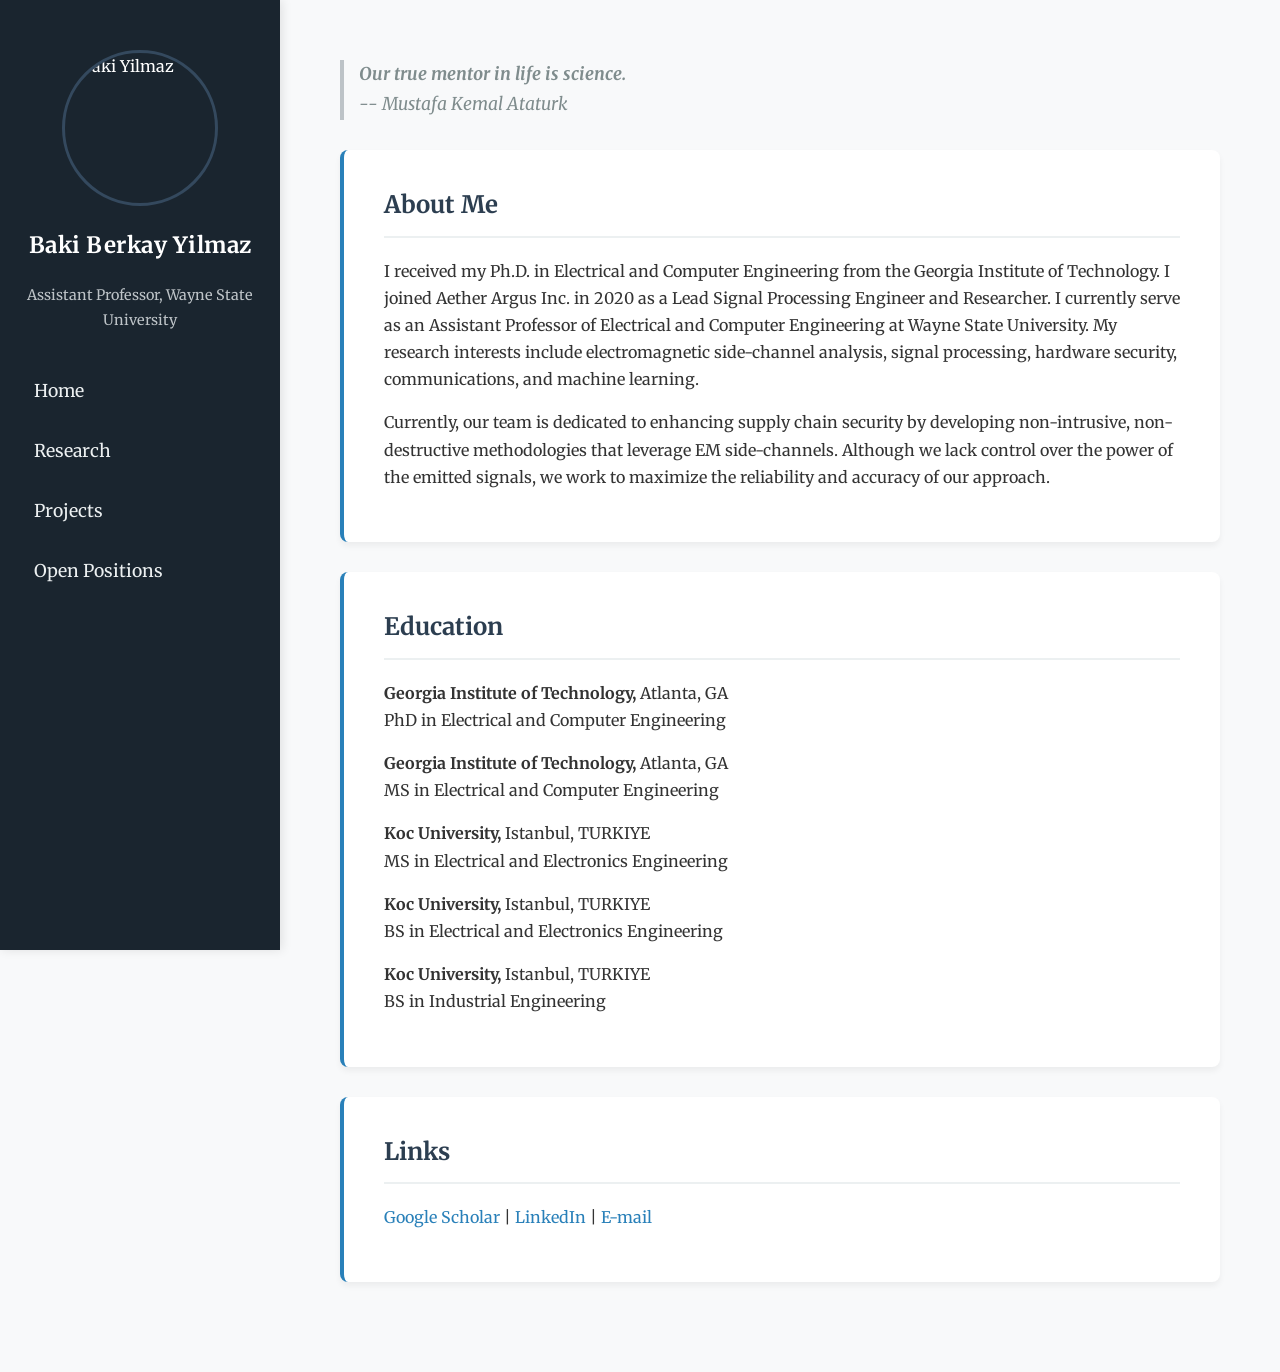
==== index.html @ e0aedc8e "Add initial files for the website" ====
<!DOCTYPE html>
<html lang="en">
<head>
    <meta charset="UTF-8">
    <meta name="viewport" content="width=device-width, initial-scale=1.0">
    <link href="https://fonts.googleapis.com/css2?family=Merriweather:ital,wght@0,300;0,400;0,700;0,900;1,300;1,400;1,700;1,900&display=swap" rel="stylesheet">
    <link rel="stylesheet" type="text/css" href="css/style.css">
    <title>Baki Berkay Yilmaz - Home</title>
</head>
<body>
    
    <div class="sidebar">
        <img src="images/img1.png" alt="Baki Yilmaz" class="sidebar-img">
        <h1>Baki Berkay Yilmaz</h1>
        <p>Assistant Professor, Wayne State University</p>
        <div class="nav-links">
            <a href="index.html">Home</a>
            <a href="research.html">Research</a>
            <a href="projects.html">Projects</a>
            <a href="phd_positions.html">Open Positions</a>
        </div>
    </div>

    <div class="content">
        <div class="quote">
            <b>Our true mentor in life is science.</b><br>
            -- Mustafa Kemal Ataturk
        </div>

        <div class="card">
            <h2>About Me</h2>
            <p>I received my Ph.D. in Electrical and Computer Engineering from the Georgia Institute of Technology. I joined Aether Argus Inc. in 2020 as a Lead Signal Processing Engineer and Researcher. I currently serve as an Assistant Professor of Electrical and Computer Engineering at Wayne State University. My research interests include electromagnetic side-channel analysis, signal processing, hardware security, communications, and machine learning.</p>
            <p>Currently, our team is dedicated to enhancing supply chain security by developing non-intrusive, non-destructive methodologies that leverage EM side-channels. Although we lack control over the power of the emitted signals, we work to maximize the reliability and accuracy of our approach.</p>
        </div>

        <div class="card">
            <h2>Education</h2>
            <p><b>Georgia Institute of Technology,</b> Atlanta, GA<br>PhD in Electrical and Computer Engineering</p>
            <p><b>Georgia Institute of Technology,</b> Atlanta, GA<br>MS in Electrical and Computer Engineering</p>
            <p><b>Koc University,</b> Istanbul, TURKIYE<br>MS in Electrical and Electronics Engineering</p>
            <p><b>Koc University,</b> Istanbul, TURKIYE<br>BS in Electrical and Electronics Engineering</p>
            <p><b>Koc University,</b> Istanbul, TURKIYE<br>BS in Industrial Engineering</p>
        </div>

        <div class="card">
            <h2>Links</h2>
            <p><a href="https://scholar.google.com/citations?user=PFGP8ssAAAAJ&hl=en&oi=ao" target="_blank">Google Scholar</a> | 
               <a href="https://www.linkedin.com/in/bakiberkayyilmaz/" target="_blank">LinkedIn</a> | 
               <a href="mailto:baki@wayne.edu">E-mail</a></p>
        </div>
    </div>
</body>
</html>
---- css/style.css ----
/* Professional Academic Theme */
body {
    font-family: 'Merriweather', serif;
    margin: 0;
    padding: 0;
    background-color: #f8f9fa;
    color: #333333;
    display: flex;
    line-height: 1.7;
}

a {
    color: #2980b9;
    text-decoration: none;
    transition: color 0.3s ease;
}

a:hover {
    color: #1a5276;
    text-decoration: underline;
}

/* Sidebar Navigation */
.sidebar {
    width: 280px;
    background-color: #1a252f;
    color: #ffffff;
    height: 100vh;
    position: fixed;
    display: flex;
    flex-direction: column;
    align-items: center;
    padding-top: 50px;
    box-shadow: 2px 0 10px rgba(0,0,0,0.1);
}

.sidebar-img {
    width: 150px;
    height: 150px;
    border-radius: 50%;
    object-fit: cover;
    border: 3px solid #34495e;
    margin-bottom: 20px;
}

.sidebar h1 {
    font-size: 1.4em;
    margin: 0 0 5px 0;
    text-align: center;
    letter-spacing: 0.5px;
}

.sidebar p {
    font-size: 0.9em;
    color: #bdc3c7;
    margin-bottom: 30px;
    text-align: center;
    padding: 0 20px;
}

.nav-links {
    display: flex;
    flex-direction: column;
    width: 100%;
}

.nav-links a {
    color: #ecf0f1;
    padding: 15px 30px;
    font-size: 1.1em;
    border-left: 4px solid transparent;
    transition: all 0.3s;
}

.nav-links a:hover, .nav-links a.active {
    background-color: #2c3e50;
    border-left: 4px solid #3498db;
    text-decoration: none;
}

/* Main Content Area */
.content {
    margin-left: 280px;
    padding: 60px;
    flex: 1;
    max-width: 900px;
}

.card {
    background: #ffffff;
    padding: 35px 40px;
    margin-bottom: 30px;
    border-radius: 8px;
    box-shadow: 0 4px 6px rgba(0, 0, 0, 0.05);
    border-left: 4px solid #2980b9;
}

h2, h3 {
    color: #2c3e50;
}

h2 {
    border-bottom: 2px solid #ecf0f1;
    padding-bottom: 10px;
    margin-top: 0;
}

.quote {
    font-size: 1.1em;
    color: #7f8c8d;
    font-style: italic;
    border-left: 4px solid #bdc3c7;
    padding-left: 15px;
    margin-bottom: 30px;
}

hr {
    border: 0;
    border-top: 1px solid #e0e6ed;
    margin: 15px 0;
}

/* Mobile Responsiveness */
@media screen and (max-width: 768px) {
    body {
        flex-direction: column;
    }
    .sidebar {
        width: 100%;
        height: auto;
        position: relative;
        padding: 30px 0;
    }
    .content {
        margin-left: 0;
        padding: 20px;
    }
}
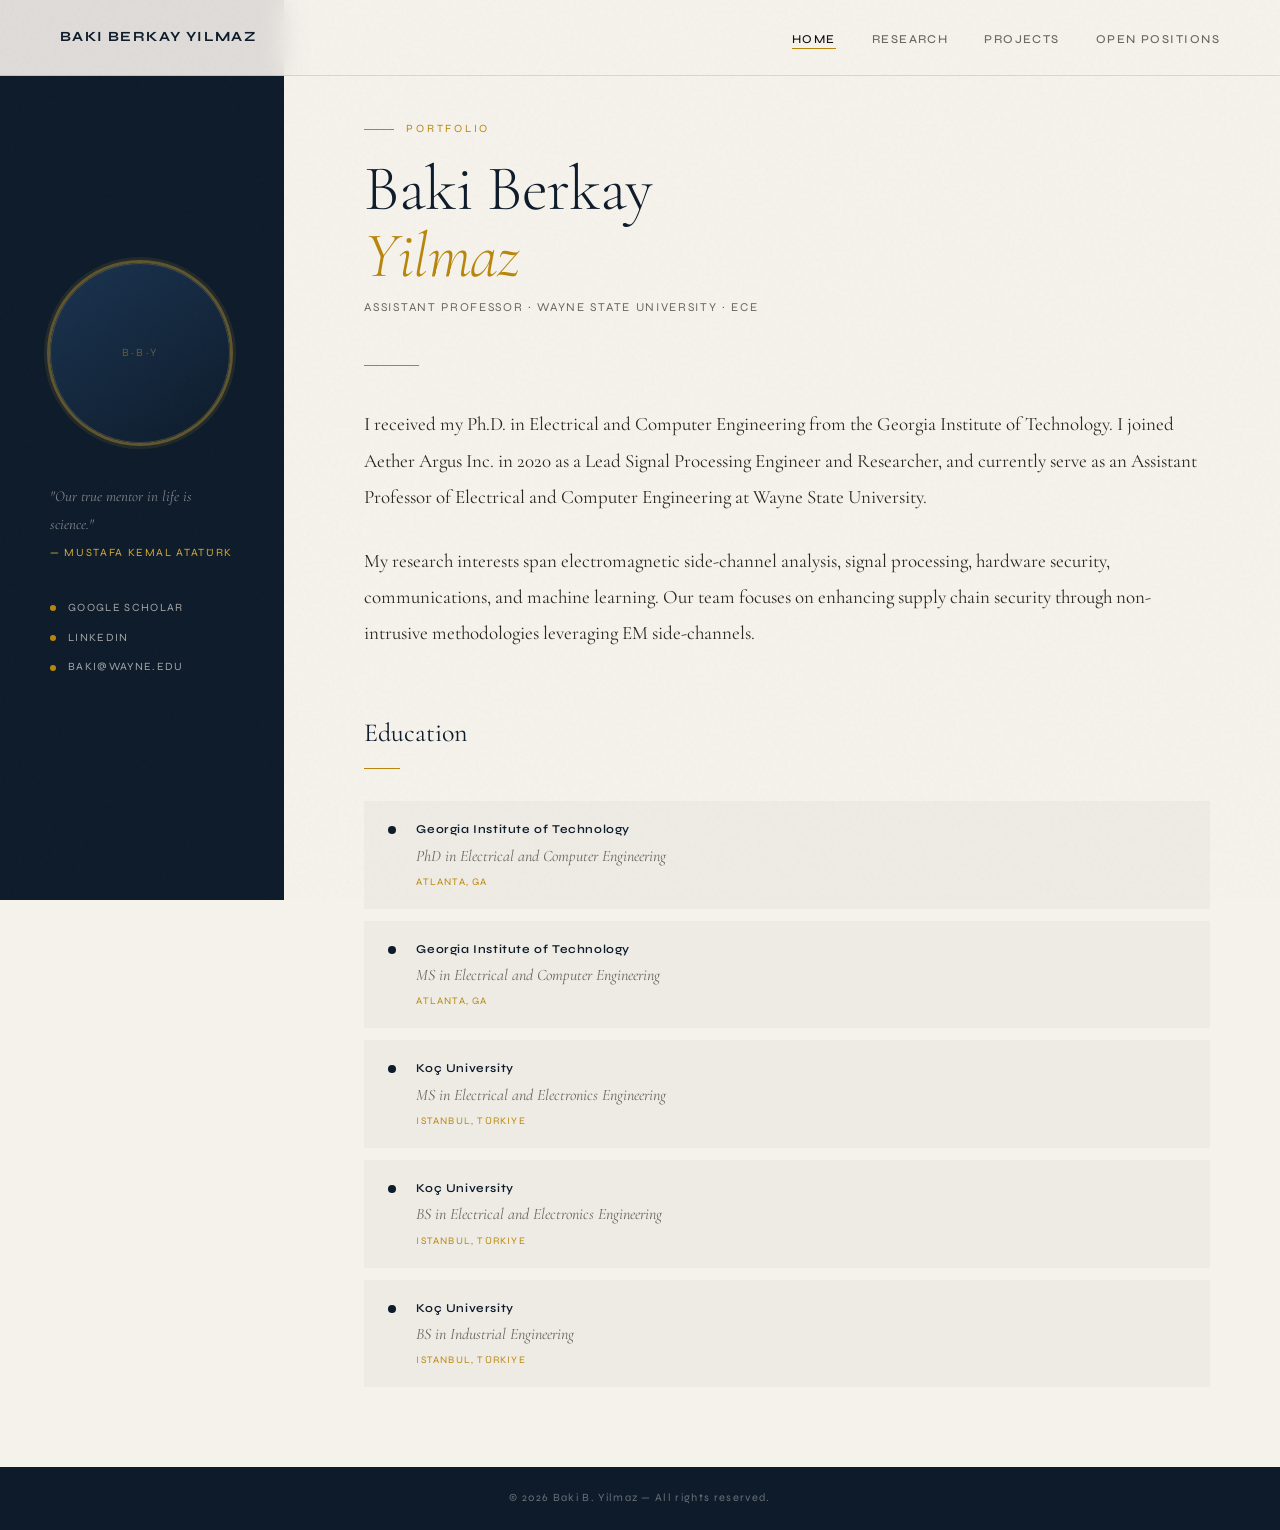
==== commit aff67522: "Add new website files" ====
--- a/index.html
+++ b/index.html
@@ -3,51 +3,424 @@
 <head>
     <meta charset="UTF-8">
     <meta name="viewport" content="width=device-width, initial-scale=1.0">
-    <link href="https://fonts.googleapis.com/css2?family=Merriweather:ital,wght@0,300;0,400;0,700;0,900;1,300;1,400;1,700;1,900&display=swap" rel="stylesheet">
-    <link rel="stylesheet" type="text/css" href="css/style.css">
-    <title>Baki Berkay Yilmaz - Home</title>
+    <title>Baki Berkay Yilmaz — ECE</title>
+    <link rel="preconnect" href="https://fonts.googleapis.com">
+    <link rel="preconnect" href="https://fonts.gstatic.com" crossorigin>
+    <link rel="stylesheet" href="css/main.css">
 </head>
 <body>
-    
-    <div class="sidebar">
-        <img src="images/img1.png" alt="Baki Yilmaz" class="sidebar-img">
-        <h1>Baki Berkay Yilmaz</h1>
-        <p>Assistant Professor, Wayne State University</p>
-        <div class="nav-links">
-            <a href="index.html">Home</a>
-            <a href="research.html">Research</a>
-            <a href="projects.html">Projects</a>
-            <a href="phd_positions.html">Open Positions</a>
-        </div>
-    </div>
-
-    <div class="content">
-        <div class="quote">
-            <b>Our true mentor in life is science.</b><br>
-            -- Mustafa Kemal Ataturk
-        </div>
-
-        <div class="card">
-            <h2>About Me</h2>
-            <p>I received my Ph.D. in Electrical and Computer Engineering from the Georgia Institute of Technology. I joined Aether Argus Inc. in 2020 as a Lead Signal Processing Engineer and Researcher. I currently serve as an Assistant Professor of Electrical and Computer Engineering at Wayne State University. My research interests include electromagnetic side-channel analysis, signal processing, hardware security, communications, and machine learning.</p>
-            <p>Currently, our team is dedicated to enhancing supply chain security by developing non-intrusive, non-destructive methodologies that leverage EM side-channels. Although we lack control over the power of the emitted signals, we work to maximize the reliability and accuracy of our approach.</p>
-        </div>
-
-        <div class="card">
-            <h2>Education</h2>
-            <p><b>Georgia Institute of Technology,</b> Atlanta, GA<br>PhD in Electrical and Computer Engineering</p>
-            <p><b>Georgia Institute of Technology,</b> Atlanta, GA<br>MS in Electrical and Computer Engineering</p>
-            <p><b>Koc University,</b> Istanbul, TURKIYE<br>MS in Electrical and Electronics Engineering</p>
-            <p><b>Koc University,</b> Istanbul, TURKIYE<br>BS in Electrical and Electronics Engineering</p>
-            <p><b>Koc University,</b> Istanbul, TURKIYE<br>BS in Industrial Engineering</p>
-        </div>
-
-        <div class="card">
-            <h2>Links</h2>
-            <p><a href="https://scholar.google.com/citations?user=PFGP8ssAAAAJ&hl=en&oi=ao" target="_blank">Google Scholar</a> | 
-               <a href="https://www.linkedin.com/in/bakiberkayyilmaz/" target="_blank">LinkedIn</a> | 
-               <a href="mailto:baki@wayne.edu">E-mail</a></p>
-        </div>
-    </div>
+
+<nav id="navbar">
+    <div class="nav-name">Baki Berkay Yilmaz</div>
+    <ul class="nav-links">
+        <li><a href="#" class="active" onclick="showSection('home', this); return false;">Home</a></li>
+        <li><a href="#" onclick="showSection('research', this); return false;">Research</a></li>
+        <li><a href="#" onclick="showSection('projects', this); return false;">Projects</a></li>
+        <li><a href="#" onclick="showSection('positions', this); return false;">Open Positions</a></li>
+    </ul>
+</nav>
+
+<!-- ══════════════════════════════ HOME ══════════════════════════════ -->
+<section id="home" class="active">
+    <div class="home-hero">
+        <div class="hero-left">
+            <div class="hero-photo-wrap fade-up delay-1">
+                <img src="images/img1.png" alt="Baki Berkay Yilmaz"
+                     onerror="this.outerHTML='<div class=\'photo-placeholder\'>B·B·Y</div>'">
+            </div>
+            <div class="hero-left-text">
+                <p class="hero-quote fade-up delay-2">"Our true mentor in life is science."</p>
+                <p class="hero-quote-attr fade-up delay-2">— Mustafa Kemal Atatürk</p>
+                <div class="hero-links fade-up delay-3">
+                    <a href="https://scholar.google.com/citations?user=PFGP8ssAAAAJ&hl=en&oi=ao" target="_blank">
+                        <span class="link-dot"></span> Google Scholar
+                    </a>
+                    <a href="https://www.linkedin.com/in/bakiberkayyilmaz/" target="_blank">
+                        <span class="link-dot"></span> LinkedIn
+                    </a>
+                    <a href="mailto:baki@wayne.edu">
+                        <span class="link-dot"></span> baki@wayne.edu
+                    </a>
+                </div>
+            </div>
+        </div>
+
+        <div class="hero-right">
+            <div class="section-label fade-up delay-1">Portfolio</div>
+            <h1 class="hero-name fade-up delay-2">Baki Berkay<br><em>Yilmaz</em></h1>
+            <p class="hero-title fade-up delay-2">Assistant Professor &middot; Wayne State University &middot; ECE</p>
+            <div class="divider fade-up delay-3"></div>
+            <p class="bio-text fade-up delay-3">
+                I received my Ph.D. in Electrical and Computer Engineering from the Georgia Institute of Technology.
+                I joined Aether Argus Inc. in 2020 as a Lead Signal Processing Engineer and Researcher, and currently
+                serve as an Assistant Professor of Electrical and Computer Engineering at Wayne State University.
+            </p>
+            <p class="bio-text fade-up delay-4">
+                My research interests span electromagnetic side-channel analysis, signal processing, hardware security,
+                communications, and machine learning. Our team focuses on enhancing supply chain security through
+                non-intrusive methodologies leveraging EM side-channels.
+            </p>
+
+            <div class="edu-section fade-up delay-4">
+                <h2>Education</h2>
+                <div class="edu-items">
+                    <div class="edu-item">
+                        <div class="edu-badge"></div>
+                        <div>
+                            <div class="edu-inst">Georgia Institute of Technology</div>
+                            <div class="edu-degree">PhD in Electrical and Computer Engineering</div>
+                            <div class="edu-loc">Atlanta, GA</div>
+                        </div>
+                    </div>
+                    <div class="edu-item">
+                        <div class="edu-badge"></div>
+                        <div>
+                            <div class="edu-inst">Georgia Institute of Technology</div>
+                            <div class="edu-degree">MS in Electrical and Computer Engineering</div>
+                            <div class="edu-loc">Atlanta, GA</div>
+                        </div>
+                    </div>
+                    <div class="edu-item">
+                        <div class="edu-badge"></div>
+                        <div>
+                            <div class="edu-inst">Koç University</div>
+                            <div class="edu-degree">MS in Electrical and Electronics Engineering</div>
+                            <div class="edu-loc">Istanbul, Türkiye</div>
+                        </div>
+                    </div>
+                    <div class="edu-item">
+                        <div class="edu-badge"></div>
+                        <div>
+                            <div class="edu-inst">Koç University</div>
+                            <div class="edu-degree">BS in Electrical and Electronics Engineering</div>
+                            <div class="edu-loc">Istanbul, Türkiye</div>
+                        </div>
+                    </div>
+                    <div class="edu-item">
+                        <div class="edu-badge"></div>
+                        <div>
+                            <div class="edu-inst">Koç University</div>
+                            <div class="edu-degree">BS in Industrial Engineering</div>
+                            <div class="edu-loc">Istanbul, Türkiye</div>
+                        </div>
+                    </div>
+                </div>
+            </div>
+        </div>
+    </div>
+</section>
+
+<!-- ══════════════════════════════ RESEARCH ══════════════════════════════ -->
+<section id="research">
+    <div class="page-header fade-up delay-1">
+        <div class="section-label">Academic Output</div>
+        <h1 class="page-title">Research &amp; <em>Publications</em></h1>
+    </div>
+
+    <div class="research-tabs">
+        <button class="rtab active" onclick="showTab('honors')">Honors</button>
+        <button class="rtab" onclick="showTab('patents')">Patents</button>
+        <button class="rtab" onclick="showTab('grants')">Grants</button>
+        <button class="rtab" onclick="showTab('journals')">Journals</button>
+        <button class="rtab" onclick="showTab('conferences')">Conferences</button>
+    </div>
+
+    <!-- Honors -->
+    <div class="rtab-content active" id="tab-honors">
+        <div class="honors-list">
+            <div class="honor-item fade-up delay-1">
+                <div class="honor-star">★</div>
+                <div class="honor-text"><b>Best Paper Award</b>, IEEE International Symposium on Hardware Oriented Security and Trust (HOST), 2020.</div>
+            </div>
+            <div class="honor-item fade-up delay-2">
+                <div class="honor-star">★</div>
+                <div class="honor-text"><b>Best Paper Nominee</b>, 26th IEEE International Symposium on High-Performance Computer Architecture (HPCA-26), 2020.</div>
+            </div>
+            <div class="honor-item fade-up delay-3">
+                <div class="honor-star">★</div>
+                <div class="honor-text">Recipient of the Scientific and Technological Research Council of Turkey (TUBITAK) Graduate Scholarship.</div>
+            </div>
+            <div class="honor-item fade-up delay-4">
+                <div class="honor-star">★</div>
+                <div class="honor-text">Received the Koç University Graduate Scholarship for Master's studies.</div>
+            </div>
+            <div class="honor-item fade-up delay-4">
+                <div class="honor-star">★</div>
+                <div class="honor-text">Awarded a Full Undergraduate Scholarship from Koç University for academic excellence.</div>
+            </div>
+        </div>
+    </div>
+
+    <!-- Patents -->
+    <div class="rtab-content" id="tab-patents">
+        <div class="grant-list">
+            <div class="grant-item fade-up delay-1">
+                <div class="grant-num">Patent · US App. 18/027,517</div>
+                <div class="grant-title">Method and System to Identify Fabricated Electrical Circuits with Hidden Hardware Modifications</div>
+                <div class="grant-meta">Alenka Zajic, Milos Prvulovic, <b>Baki Berkay Yilmaz</b>, and Ngoc Luong Nguyen</div>
+            </div>
+        </div>
+    </div>
+
+    <!-- Grants -->
+    <div class="rtab-content" id="tab-grants">
+        <div class="grant-list">
+            <div class="grant-item fade-up delay-1">
+                <div class="grant-num">Grant 01</div>
+                <span class="grant-role">PI</span>
+                <div class="grant-title">Electromagnetic Side Channel Monitoring Study for Requisition 235390</div>
+                <div class="grant-meta">Fluor Marine Propulsion Corporation &mdash; June 2021 – October 2021</div>
+            </div>
+            <div class="grant-item fade-up delay-2">
+                <div class="grant-num">Grant 02</div>
+                <span class="grant-role">co-PI</span>
+                <div class="grant-title">EMSCALe: Component Decomposition by Leveraging Electromagnetic Side-channels</div>
+                <div class="grant-meta">DARPA, W912CG-23-C-0015 &mdash; March 2023 – September 2024</div>
+            </div>
+            <div class="grant-item fade-up delay-3">
+                <div class="grant-num">Grant 03</div>
+                <span class="grant-role">PI</span>
+                <div class="grant-title">ArEMGuard: Mobile Infrastructure Authentication in Expeditionary Regions via Unintended Electromagnetic Emission Monitoring</div>
+                <div class="grant-meta">DARPA, N66001-23-C-4035 &mdash; March 2023 – March 2025</div>
+            </div>
+            <div class="grant-item fade-up delay-4">
+                <div class="grant-num">Grant 04</div>
+                <span class="grant-role">PI</span>
+                <div class="grant-title">EMAth: ECU Authentication via Electromagnetic Side Channels</div>
+                <div class="grant-meta">DARPA, 140D04-24-C-0026 &mdash; January 2024 – January 2026</div>
+            </div>
+            <div class="grant-item fade-up delay-4">
+                <div class="grant-num">Grant 05</div>
+                <span class="grant-role">co-PI</span>
+                <div class="grant-title">EMSentry — Making Mobile Infrastructure Secure in Expeditionary Regions: An Air-gapped Monitoring Approach Leveraging EM Side-Channels</div>
+                <div class="grant-meta">DARPA, HR0011-24-9-0505 &mdash; August 2024 – February 2026</div>
+            </div>
+            <div class="grant-item fade-up delay-4">
+                <div class="grant-num">Grant 06</div>
+                <span class="grant-role">co-PI</span>
+                <div class="grant-title">MEDAGuard: Medical Device Functionality Shielding against Adverse Effects of Authorized Updates by Leveraging EM Side-Channels</div>
+                <div class="grant-meta">ARPA-H &mdash; Under Contracting Process</div>
+            </div>
+        </div>
+    </div>
+
+    <!-- Journals — loaded from journals.html -->
+    <div class="rtab-content" id="tab-journals">
+        <p class="pub-loading">Loading...</p>
+    </div>
+
+    <!-- Conferences — loaded from conferences.html -->
+    <div class="rtab-content" id="tab-conferences">
+        <p class="pub-loading">Loading...</p>
+    </div>
+</section>
+
+<!-- ══════════════════════════════ PROJECTS ══════════════════════════════ -->
+<section id="projects">
+    <div class="page-header fade-up delay-1">
+        <div class="section-label">Research &amp; Engineering</div>
+        <h1 class="page-title">Selected <em>Projects</em></h1>
+    </div>
+
+    <div class="projects-grid">
+        <div class="project-card fade-up delay-1">
+            <div class="project-number">01</div>
+            <h2 class="project-title">EM Side-Channel Based System Monitoring and Profiling with Neural Networks</h2>
+            <ul class="project-points">
+                <li>Designed and trained neural networks to profile programs on IoT devices by exploiting electromagnetic signals emitted during execution.</li>
+                <li>Detected malware by identifying anomalies in program behavior using EM side-channel data.</li>
+                <li>Achieved non-intrusive classification of circuit components without direct physical access.</li>
+                <li>Collected data using Software-Defined Radios (SDRs) and spectrum analyzers for high-quality signal acquisition.</li>
+            </ul>
+        </div>
+        <div class="project-card fade-up delay-2">
+            <div class="project-number">02</div>
+            <h2 class="project-title">Channel Modelling and Instruction Tracking</h2>
+            <ul class="project-points">
+                <li>Developed models to understand and analyze input signals leading to EM emissions during software activity.</li>
+                <li>Constructed instruction-specific EM signal models for different devices.</li>
+                <li>Demonstrated instruction-level tracking of scripts using advanced signal processing techniques.</li>
+            </ul>
+        </div>
+        <div class="project-card fade-up delay-3">
+            <div class="project-number">03</div>
+            <h2 class="project-title">Quantifying Information Leakage Caused by Software Activities</h2>
+            <ul class="project-points">
+                <li>Analyzed and quantified potential information leakage from computing devices caused by software activity.</li>
+                <li>Demonstrated correlation between instruction sequence, implementation, and extent of leakage.</li>
+                <li>Established mathematical bounds on information leakage as a theoretical framework for mitigation.</li>
+                <li>Bridged conventional communication systems with covert/side channels to understand security impact.</li>
+            </ul>
+        </div>
+        <div class="project-card fade-up delay-4">
+            <div class="project-number">04</div>
+            <h2 class="project-title">OpenSSL Cryptography Vulnerability Analysis</h2>
+            <ul class="project-points">
+                <li>Applied advanced signal-processing techniques to extract sensitive information from EM emissions during OpenSSL signing operations.</li>
+                <li>Identified and disclosed cryptographic vulnerabilities to strengthen resistance to EM side-channel attacks.</li>
+                <li>Proposed countermeasures to mitigate EM-based threats.</li>
+            </ul>
+        </div>
+        <div class="project-card fade-up delay-1">
+            <div class="project-number">05</div>
+            <h2 class="project-title">Compressed Equalization</h2>
+            <ul class="project-points">
+                <li>Developed compressed equalization techniques exploiting hidden sparsity in combined channel responses for improved signal reconstruction.</li>
+                <li>Derived error bounds between actual and estimated combined channels.</li>
+                <li>Verified approach with MATLAB simulations for fractionally and time-spaced scenarios.</li>
+            </ul>
+        </div>
+        <div class="project-card fade-up delay-2">
+            <div class="project-number">06</div>
+            <h2 class="project-title">Bounded Component Analysis</h2>
+            <ul class="project-points">
+                <li>Developed novel BCA methods to separate dependent and independent sources from instantaneous mixtures.</li>
+                <li>Validated algorithms through MATLAB simulations, achieving effective source separation in real-world scenarios.</li>
+            </ul>
+        </div>
+    </div>
+</section>
+
+<!-- ══════════════════════════════ OPEN POSITIONS ══════════════════════════════ -->
+<section id="positions">
+    <div class="page-header fade-up delay-1">
+        <div class="section-label">Join the Lab</div>
+        <h1 class="page-title">Open <em>Positions</em></h1>
+    </div>
+
+    <div class="positions-grid">
+        <div class="pos-card intro-card fade-up delay-1">
+            <div class="pos-card-label">Overview</div>
+            <div class="pos-card-title">PhD Positions Available</div>
+            <p style="font-size:18px; line-height:1.85; color:#2a2520;">
+                We are seeking motivated PhD students interested in cutting-edge research at the intersection of
+                hardware security, machine learning, signal processing, and side-channel analysis techniques.
+                Fully-funded positions are available for exceptional candidates.
+            </p>
+        </div>
+
+        <div class="pos-card fade-up delay-2">
+            <div class="pos-card-label">Research Areas</div>
+            <div class="pos-card-title">What You'll Work On</div>
+            <ul class="pos-list">
+                <li>Hardware Security &amp; Supply Chain Security</li>
+                <li>Side-Channel Analysis (Electromagnetic, Power, etc.)</li>
+                <li>Machine Learning for Hardware Security</li>
+                <li>Signal Processing for Security Applications</li>
+                <li>Compressive Sensing</li>
+            </ul>
+        </div>
+
+        <div class="pos-card fade-up delay-3">
+            <div class="pos-card-label">Ideal Background</div>
+            <div class="pos-card-title">What We're Looking For</div>
+            <ul class="pos-list">
+                <li>Degree in ECE, Computer Engineering, or Computer Science</li>
+                <li>Experience in Signal Processing or Machine Learning</li>
+                <li>Background in Hardware Security or Computer Architecture</li>
+                <li>Programming skills in Python, MATLAB, or C/C++</li>
+                <li>Experience with FPGA or embedded systems</li>
+                <li>Hands-on experience with SDRs, Spectrum Analyzers, or Oscilloscopes (highly desirable)</li>
+            </ul>
+        </div>
+
+        <div class="pos-card full-width fade-up delay-4">
+            <div class="pos-card-label">Application</div>
+            <div class="pos-card-title">How to Apply</div>
+            <p style="font-size:17px; color:rgba(245,241,235,0.7); margin-bottom:20px;">
+                Send the following materials directly via email. Applications are reviewed on a rolling basis.
+            </p>
+            <div class="apply-docs">
+                <span class="apply-doc-tag">CV / Resume</span>
+                <span class="apply-doc-tag">Transcript</span>
+                <span class="apply-doc-tag">Statement of Research Interests</span>
+            </div>
+            <a href="mailto:baki@wayne.edu" class="apply-email">
+                <span class="link-dot"></span>
+                baki@wayne.edu
+            </a>
+        </div>
+    </div>
+</section>
+
+<footer>&copy; 2026 Baki B. Yilmaz — All rights reserved.</footer>
+
+<script>
+    // Shrink nav on scroll
+    window.addEventListener('scroll', function() {
+        document.getElementById('navbar').classList.toggle('scrolled', window.scrollY > 20);
+    });
+
+    // Switch main sections
+    function showSection(id, linkEl) {
+        document.querySelectorAll('section').forEach(function(s) {
+            s.classList.remove('active');
+        });
+        document.querySelectorAll('.nav-links a').forEach(function(a) {
+            a.classList.remove('active');
+        });
+        document.getElementById(id).classList.add('active');
+        if (linkEl) { linkEl.classList.add('active'); }
+        window.scrollTo({ top: 0, behavior: 'smooth' });
+        retrigger(id);
+    }
+
+    // Switch research sub-tabs
+    function showTab(name) {
+        document.querySelectorAll('.rtab-content').forEach(function(el) {
+            el.classList.remove('active');
+        });
+        document.querySelectorAll('.rtab').forEach(function(btn) {
+            btn.classList.remove('active');
+            if (btn.getAttribute('onclick') === "showTab('" + name + "')") {
+                btn.classList.add('active');
+            }
+        });
+        document.getElementById('tab-' + name).classList.add('active');
+
+        // Lazy-load journals or conferences on first open
+        if (name === 'journals' || name === 'conferences') {
+            loadFragment(name);
+        } else {
+            retrigger('tab-' + name);
+        }
+    }
+
+    // Fetch and inject an HTML fragment (once only)
+    var loaded = {};
+    function loadFragment(name) {
+        var container = document.getElementById('tab-' + name);
+        if (loaded[name]) {
+            retrigger('tab-' + name);
+            return;
+        }
+        var file = name + '.html';
+        fetch(file)
+            .then(function(res) {
+                if (!res.ok) { throw new Error('Could not load ' + file); }
+                return res.text();
+            })
+            .then(function(html) {
+                container.innerHTML = html;
+                loaded[name] = true;
+                retrigger('tab-' + name);
+            })
+            .catch(function(err) {
+                container.innerHTML = '<p style="color:var(--muted);font-family:\'Syne\',sans-serif;font-size:13px;">Could not load ' + file + '. Make sure the file is in the same folder as index.html.</p>';
+                console.error(err);
+            });
+    }
+
+    // Re-trigger fade-up animations
+    function retrigger(id) {
+        var el = document.getElementById(id);
+        if (!el) { return; }
+        el.querySelectorAll('.fade-up').forEach(function(node) {
+            node.style.animation = 'none';
+            node.offsetHeight; // force reflow
+            node.style.animation = '';
+        });
+    }
+</script>
 </body>
-</html>+</html>
--- a/css/main.css
+++ b/css/main.css
@@ -0,0 +1,647 @@
+@import url('https://fonts.googleapis.com/css2?family=Cormorant+Garamond:ital,wght@0,300;0,400;0,500;0,600;1,300;1,400&family=Syne:wght@400;500;600;700;800&display=swap');
+
+:root {
+    --ink: #0f0f0f;
+    --paper: #f5f1eb;
+    --navy: #0d1b2a;
+    --gold: #b8860b;
+    --gold-light: #d4a935;
+    --muted: #6b6560;
+    --accent-bg: #e8e3da;
+    --card-bg: #eeebe4;
+    --border: rgba(15,15,15,0.12);
+    --transition: 0.4s cubic-bezier(0.25, 0.46, 0.45, 0.94);
+}
+
+* { margin: 0; padding: 0; box-sizing: border-box; }
+html { scroll-behavior: smooth; }
+
+body {
+    background: var(--paper);
+    color: var(--ink);
+    font-family: 'Cormorant Garamond', Georgia, serif;
+    font-size: 18px;
+    line-height: 1.7;
+    overflow-x: hidden;
+}
+
+body::before {
+    content: '';
+    position: fixed;
+    inset: 0;
+    background-image: url("data:image/svg+xml,%3Csvg viewBox='0 0 256 256' xmlns='http://www.w3.org/2000/svg'%3E%3Cfilter id='n'%3E%3CfeTurbulence type='fractalNoise' baseFrequency='0.9' numOctaves='4' stitchTiles='stitch'/%3E%3C/filter%3E%3Crect width='100%25' height='100%25' filter='url(%23n)' opacity='0.04'/%3E%3C/svg%3E");
+    pointer-events: none;
+    z-index: 9999;
+    opacity: 0.5;
+}
+
+/* ── NAV ── */
+nav {
+    position: fixed;
+    top: 0; left: 0; right: 0;
+    z-index: 100;
+    display: flex;
+    align-items: center;
+    justify-content: space-between;
+    padding: 22px 60px;
+    background: rgba(245,241,235,0.9);
+    backdrop-filter: blur(14px);
+    border-bottom: 1px solid var(--border);
+    transition: padding var(--transition);
+}
+nav.scrolled { padding: 13px 60px; }
+
+.nav-name {
+    font-family: 'Syne', sans-serif;
+    font-weight: 700;
+    font-size: 14px;
+    letter-spacing: 0.1em;
+    text-transform: uppercase;
+    color: var(--navy);
+    white-space: nowrap;
+}
+
+.nav-links {
+    display: flex;
+    gap: 36px;
+    list-style: none;
+}
+
+.nav-links a {
+    font-family: 'Syne', sans-serif;
+    font-size: 12px;
+    font-weight: 500;
+    letter-spacing: 0.12em;
+    text-transform: uppercase;
+    color: var(--muted);
+    text-decoration: none;
+    position: relative;
+    transition: color 0.3s;
+}
+.nav-links a::after {
+    content: '';
+    position: absolute;
+    bottom: -3px; left: 0;
+    width: 0; height: 1px;
+    background: var(--gold);
+    transition: width 0.35s ease;
+}
+.nav-links a:hover,
+.nav-links a.active { color: var(--ink); }
+.nav-links a:hover::after,
+.nav-links a.active::after { width: 100%; }
+
+/* ── SECTIONS ── */
+section { display: none; padding-top: 90px; min-height: 100vh; }
+section.active { display: block; }
+
+/* ── SHARED PAGE HEADER ── */
+.page-header { padding: 50px 70px 40px; border-bottom: 1px solid var(--border); }
+
+.section-label {
+    font-family: 'Syne', sans-serif;
+    font-size: 11px;
+    letter-spacing: 0.25em;
+    text-transform: uppercase;
+    color: var(--gold);
+    margin-bottom: 16px;
+    display: flex;
+    align-items: center;
+    gap: 12px;
+}
+.section-label::before {
+    content: '';
+    display: inline-block;
+    width: 30px; height: 1px;
+    background: var(--gold);
+}
+
+.page-title {
+    font-size: clamp(36px, 4vw, 60px);
+    font-weight: 300;
+    line-height: 1.05;
+    color: var(--navy);
+}
+.page-title em { font-style: italic; color: var(--gold); }
+
+/* ══════════════════ HOME ══════════════════ */
+#home { padding: 0; }
+
+.home-hero {
+    display: grid;
+    grid-template-columns: 1fr 3.5fr;
+    min-height: 100vh;
+}
+
+.hero-left {
+    background: var(--navy);
+    display: flex;
+    flex-direction: column;
+    justify-content: center;
+    padding: 100px 50px 60px;
+    position: sticky;
+    top: 0;
+    height: 100vh;
+}
+
+.hero-photo-wrap {
+    width: 180px;
+    height: 180px;
+    border-radius: 50%;
+    overflow: hidden;
+    margin-bottom: 40px;
+    position: relative;
+    background: #1a3350;
+    flex-shrink: 0;
+    box-shadow: 0 0 0 3px rgba(212,169,53,0.35), 0 0 0 6px rgba(212,169,53,0.1);
+}
+.hero-photo-wrap::after {
+    content: '';
+    position: absolute;
+    inset: 0;
+    border-radius: 50%;
+    border: 1px solid rgba(212,169,53,0.25);
+    pointer-events: none;
+}
+.hero-photo-wrap img {
+    width: 100%; height: 100%;
+    object-fit: cover;
+    object-position: center top;
+    filter: grayscale(25%) contrast(1.06);
+    transition: filter 0.6s;
+}
+.hero-photo-wrap:hover img { filter: grayscale(0%) contrast(1); }
+
+.photo-placeholder {
+    width: 100%; height: 100%;
+    display: flex;
+    align-items: center;
+    justify-content: center;
+    background: linear-gradient(145deg, #1a3350, #0d1b2a);
+    color: rgba(212,169,53,0.4);
+    font-family: 'Syne', sans-serif;
+    font-size: 11px;
+    letter-spacing: 0.2em;
+    text-transform: uppercase;
+}
+
+.hero-quote {
+    color: rgba(245,241,235,0.5);
+    font-style: italic;
+    font-size: 15px;
+    line-height: 1.85;
+    margin-bottom: 6px;
+}
+.hero-quote-attr {
+    color: var(--gold-light);
+    font-family: 'Syne', sans-serif;
+    font-size: 11px;
+    letter-spacing: 0.15em;
+    text-transform: uppercase;
+}
+
+.hero-links {
+    margin-top: 36px;
+    display: flex;
+    flex-direction: column;
+    gap: 11px;
+}
+.hero-links a {
+    display: flex;
+    align-items: center;
+    gap: 12px;
+    color: rgba(245,241,235,0.65);
+    text-decoration: none;
+    font-family: 'Syne', sans-serif;
+    font-size: 11px;
+    letter-spacing: 0.12em;
+    text-transform: uppercase;
+    transition: color 0.3s;
+}
+.hero-links a:hover { color: var(--gold-light); }
+
+.link-dot {
+    width: 6px; height: 6px;
+    border-radius: 50%;
+    background: var(--gold);
+    flex-shrink: 0;
+    transition: transform 0.3s;
+}
+.hero-links a:hover .link-dot { transform: scale(1.7); }
+
+.hero-right { padding: 120px 70px 80px 80px; }
+
+.hero-name {
+    font-size: clamp(42px, 5vw, 66px);
+    font-weight: 300;
+    line-height: 1.05;
+    color: var(--navy);
+    margin-bottom: 8px;
+    letter-spacing: -0.01em;
+}
+.hero-name em { font-style: italic; font-weight: 300; color: var(--gold); }
+
+.hero-title {
+    font-family: 'Syne', sans-serif;
+    font-size: 12px;
+    letter-spacing: 0.14em;
+    text-transform: uppercase;
+    color: var(--muted);
+    margin-bottom: 48px;
+}
+
+.divider {
+    width: 55px; height: 1px;
+    background: var(--gold);
+    margin-bottom: 40px;
+}
+
+.bio-text {
+    font-size: 19px;
+    line-height: 1.9;
+    color: #2a2520;
+    margin-bottom: 28px;
+}
+
+.edu-section { margin-top: 60px; }
+.edu-section h2 {
+    font-size: 26px;
+    font-weight: 400;
+    color: var(--navy);
+    margin-bottom: 32px;
+    position: relative;
+    padding-bottom: 14px;
+}
+.edu-section h2::after {
+    content: '';
+    position: absolute;
+    bottom: 0; left: 0;
+    width: 36px; height: 1px;
+    background: var(--gold);
+}
+
+.edu-items { display: flex; flex-direction: column; gap: 12px; }
+
+.edu-item {
+    display: grid;
+    grid-template-columns: 10px 1fr;
+    gap: 18px;
+    align-items: start;
+    padding: 18px 22px;
+    background: var(--card-bg);
+    border-left: 2px solid transparent;
+    transition: border-color 0.3s, background 0.3s;
+}
+.edu-item:hover { border-left-color: var(--gold); background: var(--accent-bg); }
+
+.edu-badge {
+    width: 8px; height: 8px;
+    border-radius: 50%;
+    background: var(--navy);
+    margin-top: 7px;
+}
+.edu-inst {
+    font-family: 'Syne', sans-serif;
+    font-size: 12px;
+    font-weight: 600;
+    color: var(--navy);
+    letter-spacing: 0.05em;
+    margin-bottom: 3px;
+}
+.edu-degree { font-size: 16px; color: var(--muted); font-style: italic; }
+.edu-loc {
+    font-family: 'Syne', sans-serif;
+    font-size: 10px;
+    letter-spacing: 0.12em;
+    color: var(--gold);
+    text-transform: uppercase;
+    margin-top: 4px;
+}
+
+/* ══════════════════ RESEARCH ══════════════════ */
+#research { padding-top: 90px; }
+
+.research-tabs {
+    display: flex;
+    padding: 0 70px;
+    border-bottom: 1px solid var(--border);
+    background: var(--paper);
+    position: sticky;
+    top: 66px;
+    z-index: 50;
+    overflow-x: auto;
+}
+
+.rtab {
+    background: none;
+    border: none;
+    border-bottom: 2px solid transparent;
+    font-family: 'Syne', sans-serif;
+    font-size: 11px;
+    letter-spacing: 0.14em;
+    text-transform: uppercase;
+    padding: 16px 22px;
+    cursor: pointer;
+    color: var(--muted);
+    transition: color 0.25s, border-color 0.25s;
+    white-space: nowrap;
+}
+.rtab:hover { color: var(--ink); }
+.rtab.active { color: var(--navy); border-bottom-color: var(--gold); }
+
+.rtab-content { display: none; padding: 54px 70px 80px; }
+.rtab-content.active { display: block; }
+
+/* Loading state for async tabs */
+.pub-loading {
+    font-family: 'Syne', sans-serif;
+    font-size: 12px;
+    letter-spacing: 0.15em;
+    text-transform: uppercase;
+    color: var(--muted);
+    padding: 40px 0;
+}
+
+.honors-list { display: flex; flex-direction: column; gap: 18px; }
+.honor-item {
+    display: flex;
+    align-items: flex-start;
+    gap: 20px;
+    padding: 22px 26px;
+    background: var(--card-bg);
+    border-left: 2px solid transparent;
+    transition: border-color 0.3s, background 0.3s;
+}
+.honor-item:hover { border-left-color: var(--gold); background: var(--accent-bg); }
+.honor-star { color: var(--gold); font-size: 20px; flex-shrink: 0; line-height: 1.4; }
+.honor-text { font-size: 17px; line-height: 1.7; color: #2a2520; }
+.honor-text b { color: var(--navy); }
+
+.grant-list { display: flex; flex-direction: column; gap: 16px; }
+.grant-item {
+    padding: 24px 28px;
+    background: var(--card-bg);
+    border-left: 2px solid transparent;
+    transition: border-color 0.3s, background 0.3s;
+}
+.grant-item:hover { border-left-color: var(--gold); background: var(--accent-bg); }
+.grant-num {
+    font-family: 'Syne', sans-serif;
+    font-size: 10px;
+    letter-spacing: 0.2em;
+    color: var(--gold);
+    text-transform: uppercase;
+    margin-bottom: 8px;
+}
+.grant-title { font-size: 17px; font-weight: 500; color: var(--navy); line-height: 1.4; margin-bottom: 6px; }
+.grant-meta { font-size: 15px; color: var(--muted); font-style: italic; }
+.grant-role {
+    display: inline-block;
+    font-family: 'Syne', sans-serif;
+    font-size: 10px;
+    letter-spacing: 0.12em;
+    text-transform: uppercase;
+    background: var(--navy);
+    color: rgba(245,241,235,0.85);
+    padding: 3px 10px;
+    margin-bottom: 10px;
+}
+
+.pub-list { display: flex; flex-direction: column; }
+.pub-item {
+    padding: 26px 0;
+    border-bottom: 1px solid var(--border);
+    display: grid;
+    grid-template-columns: 44px 1fr;
+    gap: 18px;
+    align-items: start;
+}
+.pub-idx {
+    font-family: 'Syne', sans-serif;
+    font-size: 11px;
+    letter-spacing: 0.12em;
+    color: var(--gold);
+    padding-top: 4px;
+    text-align: right;
+}
+.pub-title {
+    font-size: 17px;
+    font-weight: 500;
+    color: var(--navy);
+    line-height: 1.4;
+    margin-bottom: 6px;
+}
+.pub-authors { font-size: 15px; color: #3d3830; line-height: 1.6; margin-bottom: 4px; }
+.pub-authors b { color: var(--navy); }
+.pub-venue { font-size: 14px; color: var(--muted); font-style: italic; }
+
+/* ══════════════════ PROJECTS ══════════════════ */
+#projects { padding: 90px 0 0; }
+
+.projects-grid {
+    display: grid;
+    grid-template-columns: repeat(auto-fill, minmax(360px, 1fr));
+    gap: 2px;
+    margin-top: 2px;
+}
+
+.project-card {
+    background: var(--card-bg);
+    padding: 44px 48px;
+    border-top: 1px solid var(--border);
+    position: relative;
+    overflow: hidden;
+    transition: background var(--transition);
+}
+.project-card::before {
+    content: '';
+    position: absolute;
+    top: 0; left: 0;
+    width: 0; height: 3px;
+    background: var(--gold);
+    transition: width 0.45s ease;
+}
+.project-card:hover { background: var(--accent-bg); }
+.project-card:hover::before { width: 100%; }
+
+.project-number {
+    font-family: 'Syne', sans-serif;
+    font-size: 11px;
+    letter-spacing: 0.22em;
+    color: var(--gold);
+    text-transform: uppercase;
+    margin-bottom: 16px;
+}
+.project-title {
+    font-size: 21px;
+    font-weight: 500;
+    line-height: 1.3;
+    color: var(--navy);
+    margin-bottom: 22px;
+}
+.project-points { list-style: none; display: flex; flex-direction: column; gap: 10px; }
+.project-points li {
+    font-size: 15px;
+    line-height: 1.65;
+    color: #3d3830;
+    padding-left: 18px;
+    position: relative;
+}
+.project-points li::before { content: '—'; position: absolute; left: 0; color: var(--gold); }
+
+/* ══════════════════ POSITIONS ══════════════════ */
+#positions { padding: 90px 0 0; }
+
+.positions-grid {
+    display: grid;
+    grid-template-columns: 1fr 1fr;
+    gap: 2px;
+    margin-top: 2px;
+}
+
+.pos-card {
+    background: var(--card-bg);
+    padding: 44px 48px;
+    border-top: 1px solid var(--border);
+    position: relative;
+    overflow: hidden;
+    transition: background var(--transition);
+}
+.pos-card::before {
+    content: '';
+    position: absolute;
+    top: 0; left: 0;
+    width: 0; height: 3px;
+    background: var(--gold);
+    transition: width 0.45s ease;
+}
+.pos-card:hover { background: var(--accent-bg); }
+.pos-card:hover::before { width: 100%; }
+
+.pos-card.full-width {
+    grid-column: 1 / -1;
+    background: var(--navy);
+    color: rgba(245,241,235,0.85);
+}
+.pos-card.full-width:hover { background: #162437; }
+.pos-card.full-width::before { background: var(--gold-light); }
+
+.pos-card.intro-card {
+    grid-column: 1 / -1;
+    background: var(--accent-bg);
+}
+
+.pos-card-label {
+    font-family: 'Syne', sans-serif;
+    font-size: 10px;
+    letter-spacing: 0.22em;
+    color: var(--gold);
+    text-transform: uppercase;
+    margin-bottom: 14px;
+}
+.pos-card-title {
+    font-size: 22px;
+    font-weight: 500;
+    line-height: 1.3;
+    color: var(--navy);
+    margin-bottom: 22px;
+}
+.pos-card.full-width .pos-card-title { color: rgba(245,241,235,0.95); }
+
+.pos-list { list-style: none; display: flex; flex-direction: column; gap: 10px; }
+.pos-list li {
+    font-size: 16px;
+    line-height: 1.6;
+    color: #3d3830;
+    padding-left: 18px;
+    position: relative;
+}
+.pos-list li::before { content: '—'; position: absolute; left: 0; color: var(--gold); }
+.pos-card.full-width .pos-list li { color: rgba(245,241,235,0.7); }
+
+.apply-docs {
+    display: flex;
+    gap: 10px;
+    flex-wrap: wrap;
+    margin-bottom: 24px;
+}
+.apply-doc-tag {
+    font-family: 'Syne', sans-serif;
+    font-size: 10px;
+    letter-spacing: 0.15em;
+    text-transform: uppercase;
+    padding: 5px 14px;
+    border: 1px solid rgba(212,169,53,0.3);
+    color: rgba(245,241,235,0.6);
+}
+.apply-email {
+    display: inline-flex;
+    align-items: center;
+    gap: 10px;
+    font-family: 'Syne', sans-serif;
+    font-size: 13px;
+    letter-spacing: 0.1em;
+    text-transform: uppercase;
+    color: var(--gold-light);
+    text-decoration: none;
+    border: 1px solid rgba(212,169,53,0.35);
+    padding: 12px 22px;
+    transition: background 0.3s, color 0.3s;
+}
+.apply-email:hover { background: rgba(212,169,53,0.12); color: #fff; }
+
+/* ══════════════════ FOOTER ══════════════════ */
+footer {
+    background: var(--navy);
+    color: rgba(245,241,235,0.4);
+    text-align: center;
+    padding: 22px;
+    font-family: 'Syne', sans-serif;
+    font-size: 11px;
+    letter-spacing: 0.12em;
+}
+
+/* ══════════════════ ANIMATIONS ══════════════════ */
+@keyframes fadeUp {
+    from { opacity: 0; transform: translateY(22px); }
+    to   { opacity: 1; transform: translateY(0); }
+}
+.fade-up { animation: fadeUp 0.7s ease forwards; }
+.delay-1 { animation-delay: 0.08s; opacity: 0; }
+.delay-2 { animation-delay: 0.20s; opacity: 0; }
+.delay-3 { animation-delay: 0.34s; opacity: 0; }
+.delay-4 { animation-delay: 0.48s; opacity: 0; }
+
+/* ══════════════════ MOBILE ══════════════════ */
+@media (max-width: 900px) {
+    nav { padding: 16px 22px; }
+    nav.scrolled { padding: 11px 22px; }
+    .nav-links { gap: 14px; }
+    .nav-name { display: none; }
+
+    .home-hero { grid-template-columns: 1fr; }
+    .hero-left {
+        position: relative; height: auto;
+        padding: 90px 24px 36px;
+        flex-direction: row; flex-wrap: wrap;
+        align-items: flex-start; gap: 20px;
+    }
+    .hero-photo-wrap { width: 100px; height: 100px; margin-bottom: 0; }
+    .hero-left-text { flex: 1; min-width: 140px; }
+    .hero-links { flex-direction: row; flex-wrap: wrap; gap: 12px; margin-top: 10px; }
+    .hero-right { padding: 36px 24px 60px; }
+    .hero-name { font-size: 34px; }
+
+    .page-header { padding: 36px 24px 28px; }
+    .research-tabs { padding: 0 24px; top: 56px; }
+    .rtab { padding: 14px 12px; font-size: 10px; }
+    .rtab-content { padding: 36px 24px 60px; }
+
+    .projects-grid { grid-template-columns: 1fr; }
+    .project-card { padding: 30px 26px; }
+
+    .positions-grid { grid-template-columns: 1fr; }
+    .pos-card { padding: 30px 26px; }
+    .pos-card.full-width { grid-column: 1; }
+    .pos-card.intro-card { grid-column: 1; }
+}
